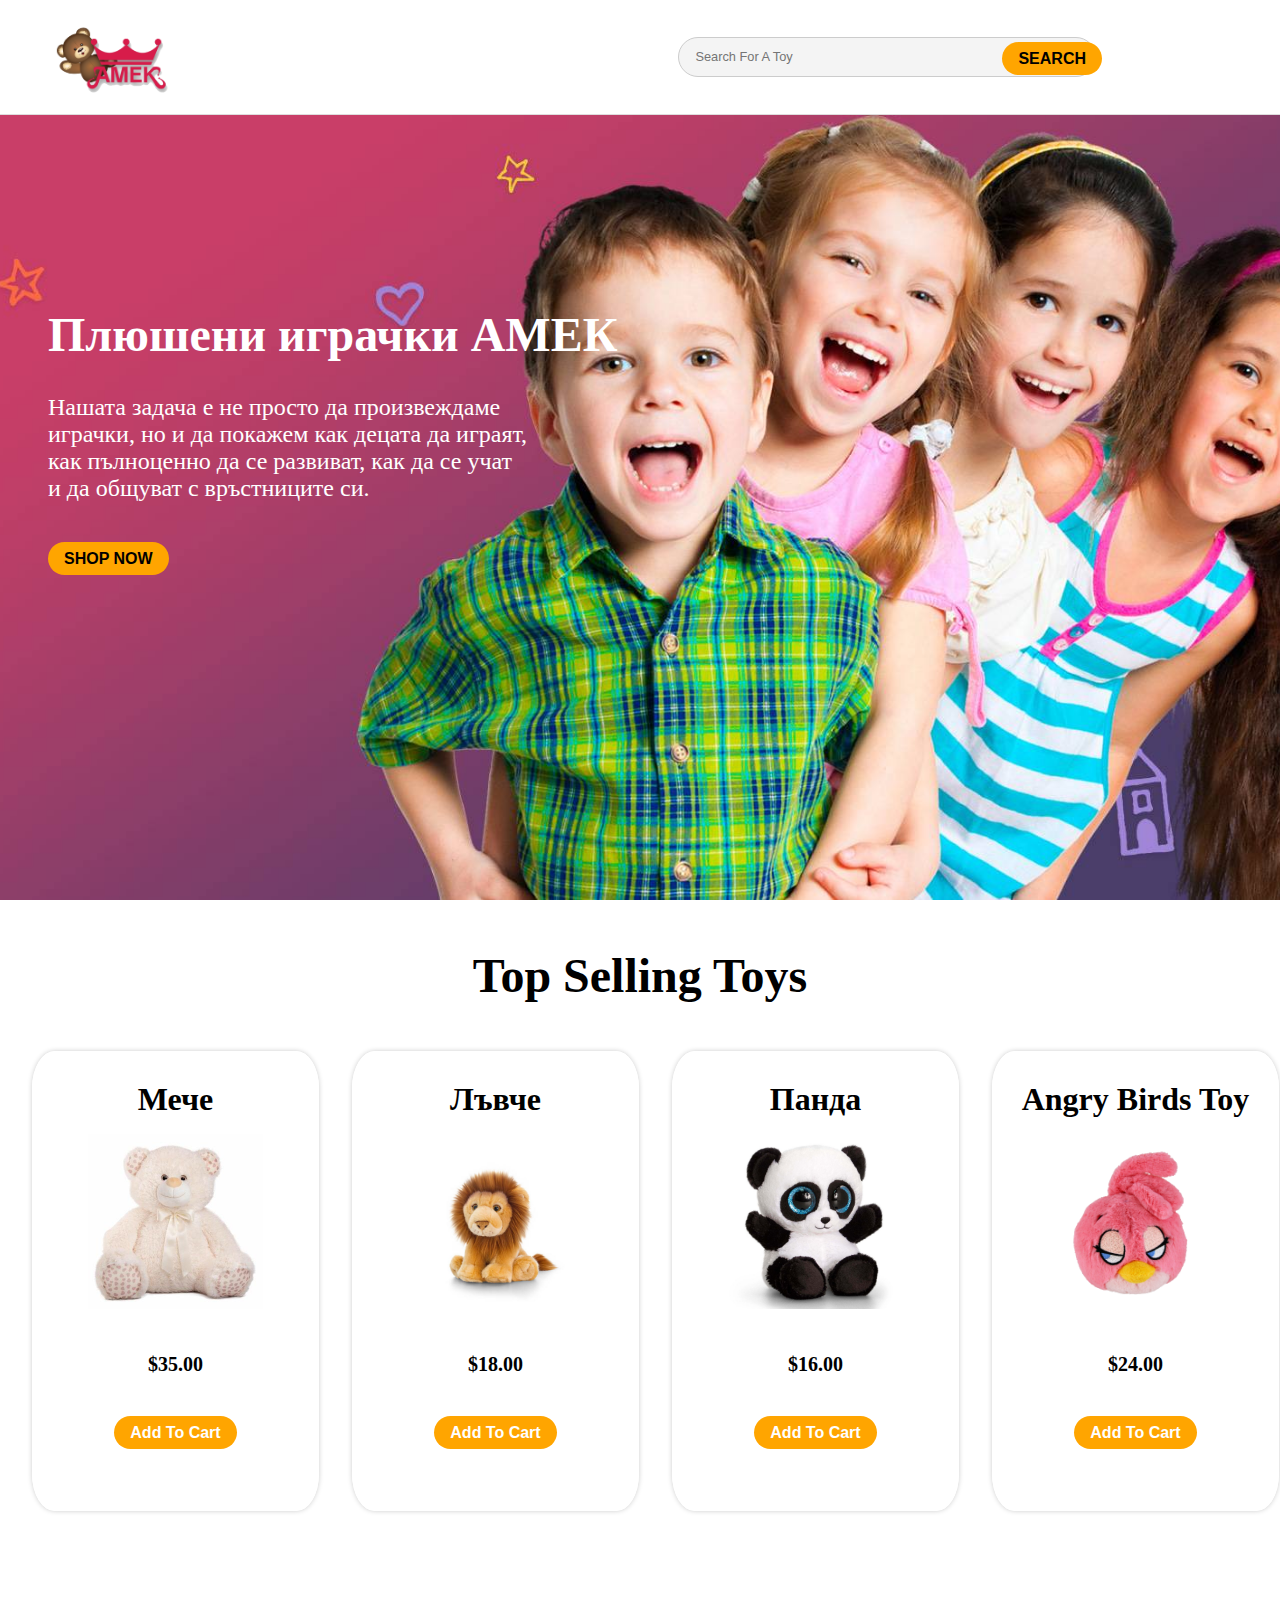
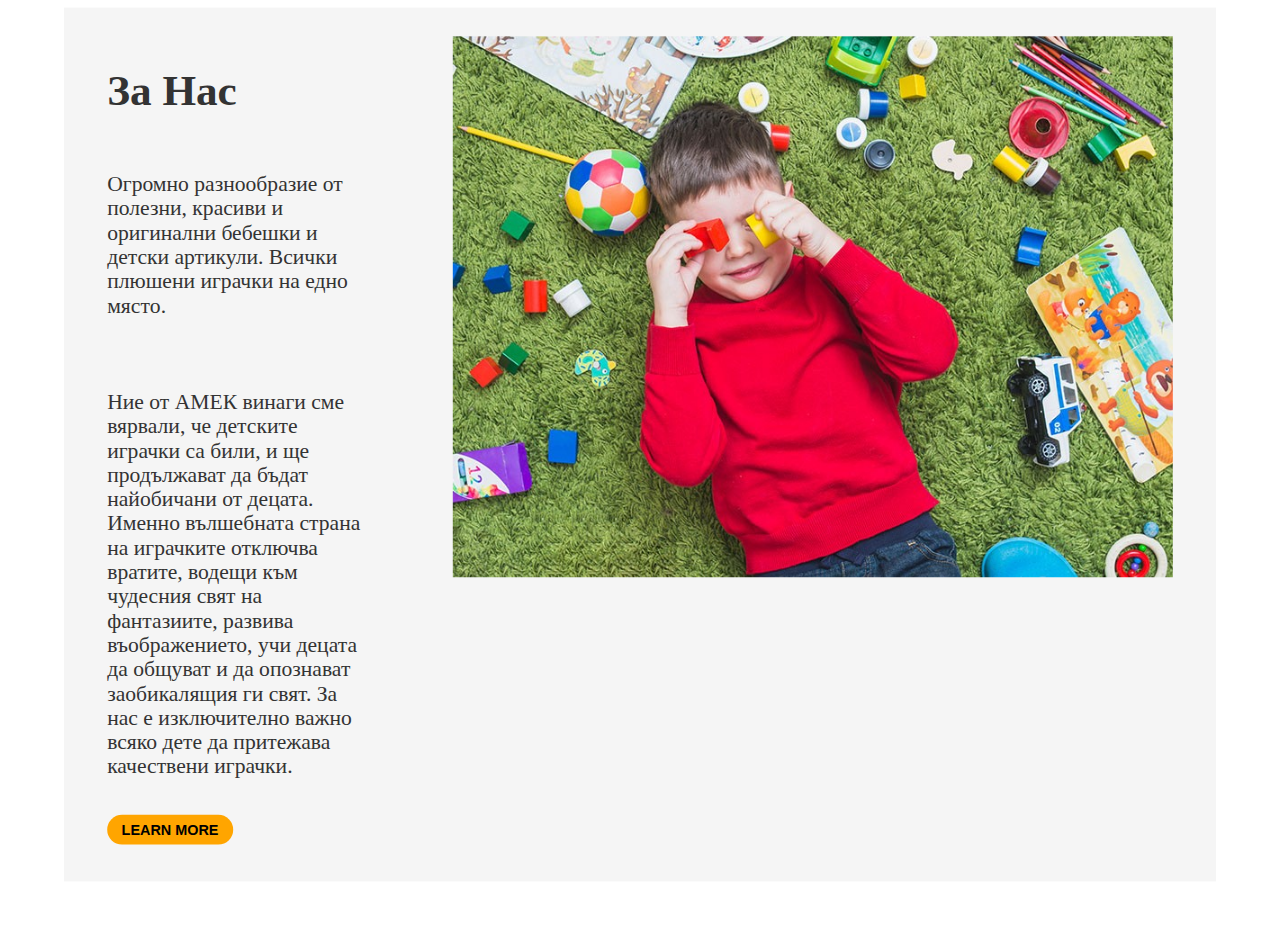
==== index.html @ b2b1ca4f "'first'" ====
<!DOCTYPE html>
<html lang="en">
<head>
  <meta charset="UTF-8">
  <meta name="viewport" content="width=device-width, initial-scale=1.0">
  <title>AmekToys</title>
  <link rel="stylesheet" href="https://use.fontawesome.com/releases/v5.6.3/css/all.css" integrity="sha384-UHRtZLI+pbxtHCWp1t77Bi1L4ZtiqrqD80Kn4Z8NTSRyMA2Fd33n5dQ8lWUE00s/" crossorigin="anonymous">
  <link rel="preconnect" href="https://fonts.gstatic.com">
  <link href="https://fonts.googleapis.com/css2?family=Roboto&display=swap" rel="stylesheet">
  <link rel="stylesheet" href="./style.css">
</head>
<body>
  <div class="navbar">
    <img src="./AmekToys.png" alt="Our Logo" class="logo">
    <div>
      <input type="text" placeholder="Search For A Toy" autocomplete="off">
      <a href="#" class="btn hovp">Search</a>
    </div>
  </div>
  <div class="main">
    <div class="content">
      <h1 class="title">Плюшени играчки АМЕК</h1>
      <p>Нашата задача е не просто да произвеждаме играчки, но и да покажем как децата да играят, как пълноценно да се развиват, как да се учат и да общуват с връстниците си.</p>
      <a href="#" class="btn hovw">Shop Now</a>
    </div>
  </div>
  <div class="toys">
    <h1 class="title">Top Selling Toys</h1>
    <div>
      <div class="card">
        <h1>Мече</h1>
        <img src="./p1.jpg" alt="me4e">
        <div class="stars">
          <i class="fas fa-star"></i><i class="fas fa-star"></i><i class="fas fa-star"></i><i class="fas fa-star"></i><i class="fas fa-star"></i>
        </div>
        <div>$35.00</div>
        <a href="#" class="btn hovp"><i class="fas fa-shopping-cart"></i> Add To Cart</a>
        <!-- <div class="wave"></div> -->
      </div>
      <div class="card">
        <h1>Лъвче</h1>
        <img src="./p3.jpg" alt="me4e">
        <div class="stars">
          <i class="fas fa-star"></i><i class="fas fa-star"></i><i class="fas fa-star"></i><i class="fas fa-star"></i><i class="fas fa-star"></i>
        </div>
        <div>$18.00</div>
        <a href="#" class="btn hovp"><i class="fas fa-shopping-cart"></i> Add To Cart</a>
        <!-- <div class="wave"></div> -->
      </div>
      <div class="card">
        <h1>Панда</h1>
        <img src="./p5.jpeg" alt="me4e">
        <div class="stars">
          <i class="fas fa-star"></i><i class="fas fa-star"></i><i class="fas fa-star"></i><i class="fas fa-star"></i><i class="fas fa-star"></i>
        </div>
        <div>$16.00</div>
        <a href="#" class="btn hovp"><i class="fas fa-shopping-cart"></i> Add To Cart</a>
        <!-- <div class="wave"></div> -->
      </div>
      <div class="card">
        <h1>Angry Birds Toy</h1>
        <img src="./p2.png" alt="me4e">
        <div class="stars">
          <i class="fas fa-star"></i><i class="fas fa-star"></i><i class="fas fa-star"></i><i class="fas fa-star"></i><i class="fas fa-star"></i>
        </div>
        <div>$24.00</div>
        <a href="#" class="btn hovp"><i class="fas fa-shopping-cart"></i> Add To Cart</a>
        <!-- <div class="wave"></div> -->
      </div>
    </div>
  </div>
  <div class="about">
      <div class="content c2">
        <h1 class="title">За Нас</h1>
        <p>Огромно разнообразие от полезни, красиви и оригинални бебешки и детски артикули. Всички плюшени играчки на едно мястo.</p>
        <p>Ние от АМЕК винаги сме вярвали, че детските играчки са били, и ще продължават да бъдат найобичани от децата. Именно вълшебната страна на играчките отключва вратите, водещи към
          чудесния свят на фантазиите, развива въображението, учи децата да общуват и да опознават
          заобикалящия ги свят. За нас е изключително важно всяко дете да притежава качествени
          играчки.</p>
        <p>При нас ще откриете разнообразни плюшени приятели, подходящи за всяка възраст – от
          бебешки дрънкалки, латерни и аксесоари за количка, до плюшени мечета, кучета, патета,
          механизирани играчки, такива за Свети Валентин, Коледа и още много други, които безусловно
          ще донесат истинска радост и удоволствие на всяко дете, независимо дали то е още бебе или
          вече ученик.</p>
          <a href="#" class="btn hovp">Learn More</a>
      </div>
      <img id='kid' src="./blog_06.jpg" alt="A kid">
    </div>
  <script src="./script.js"></script>
</body>
</html>
---- style.css ----
*{
    margin: 0;
    padding: 0;
}
.navbar{
    display: flex;
    justify-content: space-between;
    align-items: center;
    padding: 1rem 0;
    padding-left: 3rem;
    padding-right: 5rem;
    border-bottom: 1px solid rgb(223, 221, 221);

}
.logo{
    width: 130px;
}
.navbar input{
    height: 37.6px;
    padding-left: 1rem;
    border-radius: 20px;
    outline: none;
    border: 1px #ccc solid;
    font-size: 0.8rem;
    width: 400px;
    background-color: #f4f4f4;
}
.btn{
    text-decoration: none;
    color: black;
    text-transform: uppercase;
    background-color: orange;
    padding: 0.5rem 1rem;
    font-size: 1rem;
    border-radius: 20px;
    font-family: 'Segoe UI', Tahoma, Geneva, Verdana, sans-serif;
    font-weight: 700;
    cursor: pointer;
    outline: none;
    transition: all 0.5s ease-in-out;
}
.navbar .btn{
    position: relative;
    left: -98px;
    top: 2.5px;
}
.hovp:hover{
    background-color: #ce1845;
    color: white;
}
.hovw:hover{
    background-color: white;
    color: #ce1845;
}
.main{
    background: url('./slide-01.jpg') no-repeat center;
    background-size: cover;
    height: calc(100vh - 115px);
}
.main .content{
    color: white;
    width: 50%;
    margin-left: 3rem;
    padding-top: 12rem;
}
.title{
    font-size: 3rem;
}
.content p{
    padding: 2rem 0;
    padding-bottom: 3rem;
    width: 75%;
    font-size: 1.5rem;
}
.about{
    padding: 2rem 3rem;
    color: #333;
    background-color:rgb(245, 245, 245);
    transform: scale(0.9);
    padding-bottom: 3rem;
}
.about .title{
    margin: 2rem 0;
}
.about{
    display: grid;
    grid-template-columns: 1fr 1fr;
}
.card img{
    width: 175px;
    padding: 1rem 0;
}
.toys > div{
    display: grid;
    grid-template-columns: 1fr 1fr 1fr 1fr;
}
.toys{
    text-align: center;
    margin: 3rem 0;
}
.toys .title{
    margin-bottom: 3rem;
}
.card{
    border: 6px solid white;
    box-shadow: 0px 0px 5px #ccc;
    width: 275px;
    height: 400px;
    margin-left: 2rem;
    border-radius: 8%;
    overflow: hidden;
    color: black;
    padding: 1.5rem 0;
    transition: all 0.5s ease-in-out;
    cursor: pointer;
    position: relative;
}
.card:hover{
    border: 6px solid orange;
}
.card .btn{
    background-color: orange;
    color: white;
    position: relative;
    top: 40px;
    width: 150px;
    transition: none;
    text-transform: none;
}
.card div{
    font-size: 1.25rem;
    font-weight: bold;
    padding: 0.5rem 0;
}
.card div i{
    color: orange;
}
.card .btn:hover{
    background-color: rgb(255, 179, 14);
}
.stars{
}
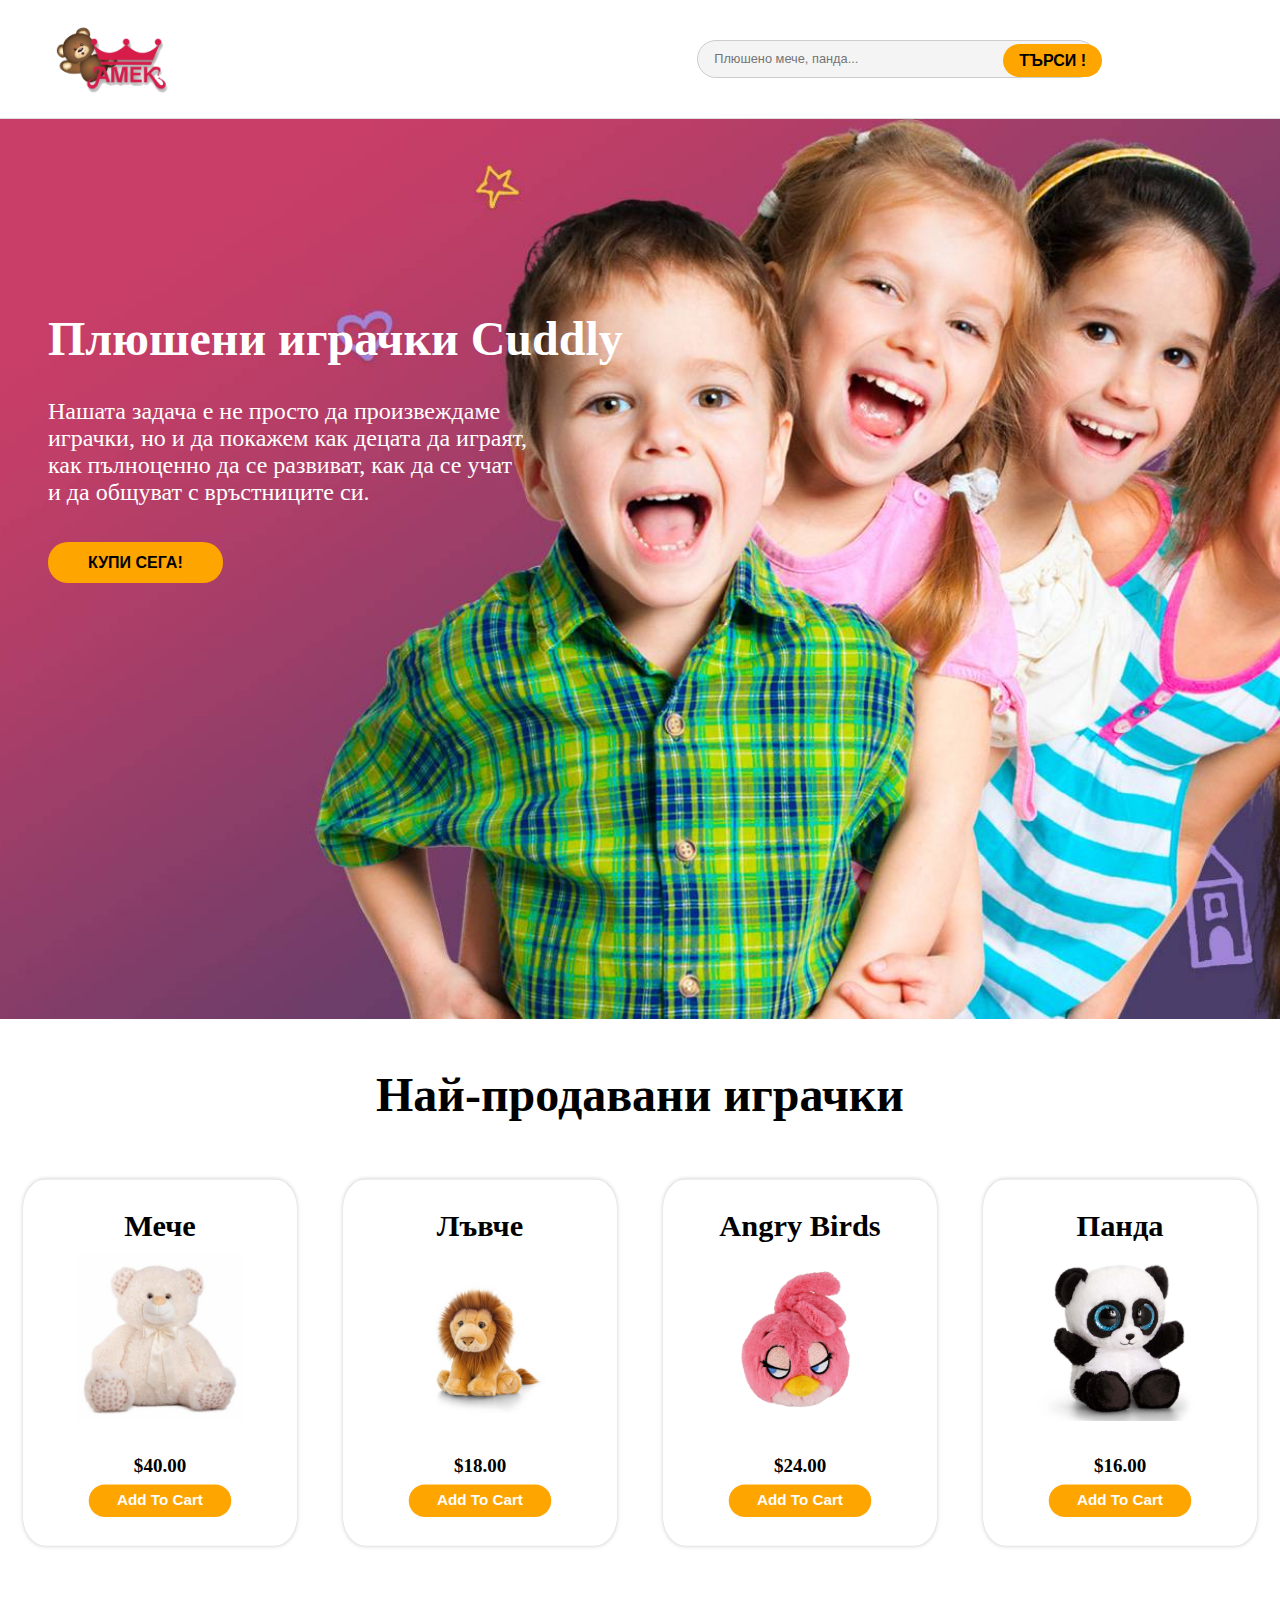
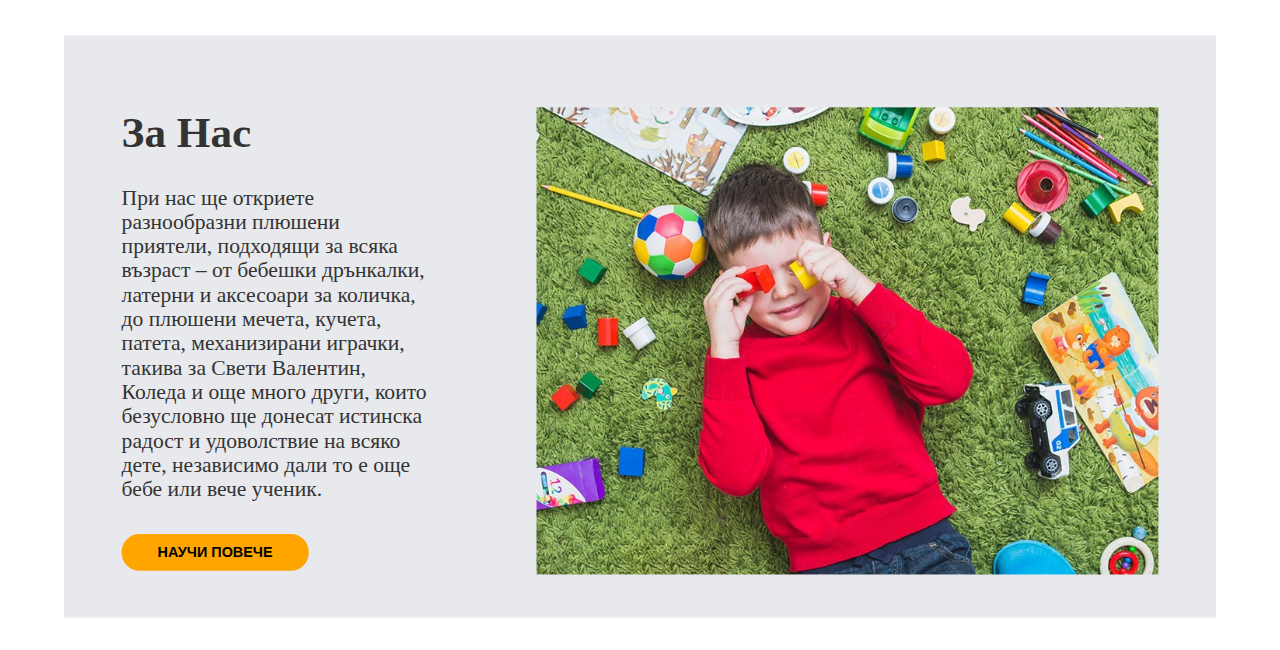
==== commit 6c8bb8f4: "'publish'" ====
--- a/index.html
+++ b/index.html
@@ -7,25 +7,27 @@
   <link rel="stylesheet" href="https://use.fontawesome.com/releases/v5.6.3/css/all.css" integrity="sha384-UHRtZLI+pbxtHCWp1t77Bi1L4ZtiqrqD80Kn4Z8NTSRyMA2Fd33n5dQ8lWUE00s/" crossorigin="anonymous">
   <link rel="preconnect" href="https://fonts.gstatic.com">
   <link href="https://fonts.googleapis.com/css2?family=Roboto&display=swap" rel="stylesheet">
+  
+  <link rel="icon" href="./AmekToys.png">
   <link rel="stylesheet" href="./style.css">
 </head>
 <body>
   <div class="navbar">
-    <img src="./AmekToys.png" alt="Our Logo" class="logo">
+    <a><img src="./AmekToys.png" alt="Our Logo" class="logo"></a>
     <div>
-      <input type="text" placeholder="Search For A Toy" autocomplete="off">
-      <a href="#" class="btn hovp">Search</a>
+      <input type="text" placeholder="Плюшено мече, панда..." autocomplete="off">
+      <a class="btn hovp">Търси !</a>
     </div>
   </div>
   <div class="main">
     <div class="content">
-      <h1 class="title">Плюшени играчки АМЕК</h1>
+      <h1 class="title">Плюшени играчки Cuddly</h1>
       <p>Нашата задача е не просто да произвеждаме играчки, но и да покажем как децата да играят, как пълноценно да се развиват, как да се учат и да общуват с връстниците си.</p>
-      <a href="#" class="btn hovw">Shop Now</a>
+      <a class="btn hovw">Купи сега!</a>
     </div>
   </div>
   <div class="toys">
-    <h1 class="title">Top Selling Toys</h1>
+    <h1 class="title">Най-продавани играчки</h1>
     <div>
       <div class="card">
         <h1>Мече</h1>
@@ -33,9 +35,8 @@
         <div class="stars">
           <i class="fas fa-star"></i><i class="fas fa-star"></i><i class="fas fa-star"></i><i class="fas fa-star"></i><i class="fas fa-star"></i>
         </div>
-        <div>$35.00</div>
-        <a href="#" class="btn hovp"><i class="fas fa-shopping-cart"></i> Add To Cart</a>
-        <!-- <div class="wave"></div> -->
+        <div>$40.00</div>
+        <a href='./toy1.html' class="btn hovp"><i class="fas fa-shopping-cart"></i> Add To Cart</a>
       </div>
       <div class="card">
         <h1>Лъвче</h1>
@@ -44,8 +45,16 @@
           <i class="fas fa-star"></i><i class="fas fa-star"></i><i class="fas fa-star"></i><i class="fas fa-star"></i><i class="fas fa-star"></i>
         </div>
         <div>$18.00</div>
-        <a href="#" class="btn hovp"><i class="fas fa-shopping-cart"></i> Add To Cart</a>
-        <!-- <div class="wave"></div> -->
+        <a class="btn hovp" href="./toy3.html"><i class="fas fa-shopping-cart"></i> Add To Cart</a>
+      </div>
+      <div class="card">
+        <h1>Angry Birds</h1>
+        <img src="./p2.png" alt="me4e">
+        <div class="stars">
+         </i><i class="fas fa-star"></i><i class="fas fa-star"></i><i class="fas fa-star"></i><i class="fas fa-star"></i>
+        </div>
+        <div>$24.00</div>
+        <a class="btn hovp" href="./toy2.html"><i class="fas fa-shopping-cart"></i> Add To Cart</a>
       </div>
       <div class="card">
         <h1>Панда</h1>
@@ -54,38 +63,22 @@
           <i class="fas fa-star"></i><i class="fas fa-star"></i><i class="fas fa-star"></i><i class="fas fa-star"></i><i class="fas fa-star"></i>
         </div>
         <div>$16.00</div>
-        <a href="#" class="btn hovp"><i class="fas fa-shopping-cart"></i> Add To Cart</a>
-        <!-- <div class="wave"></div> -->
+        <a class="btn hovp" href="./toy4.html"><i class="fas fa-shopping-cart"></i> Add To Cart</a>
       </div>
-      <div class="card">
-        <h1>Angry Birds Toy</h1>
-        <img src="./p2.png" alt="me4e">
-        <div class="stars">
-          <i class="fas fa-star"></i><i class="fas fa-star"></i><i class="fas fa-star"></i><i class="fas fa-star"></i><i class="fas fa-star"></i>
-        </div>
-        <div>$24.00</div>
-        <a href="#" class="btn hovp"><i class="fas fa-shopping-cart"></i> Add To Cart</a>
-        <!-- <div class="wave"></div> -->
-      </div>
+     
     </div>
   </div>
   <div class="about">
       <div class="content c2">
         <h1 class="title">За Нас</h1>
-        <p>Огромно разнообразие от полезни, красиви и оригинални бебешки и детски артикули. Всички плюшени играчки на едно мястo.</p>
-        <p>Ние от АМЕК винаги сме вярвали, че детските играчки са били, и ще продължават да бъдат найобичани от децата. Именно вълшебната страна на играчките отключва вратите, водещи към
-          чудесния свят на фантазиите, развива въображението, учи децата да общуват и да опознават
-          заобикалящия ги свят. За нас е изключително важно всяко дете да притежава качествени
-          играчки.</p>
         <p>При нас ще откриете разнообразни плюшени приятели, подходящи за всяка възраст – от
           бебешки дрънкалки, латерни и аксесоари за количка, до плюшени мечета, кучета, патета,
           механизирани играчки, такива за Свети Валентин, Коледа и още много други, които безусловно
           ще донесат истинска радост и удоволствие на всяко дете, независимо дали то е още бебе или
           вече ученик.</p>
-          <a href="#" class="btn hovp">Learn More</a>
+          <a class="btn hovp learn">Научи повече</a>
       </div>
       <img id='kid' src="./blog_06.jpg" alt="A kid">
     </div>
-  <script src="./script.js"></script>
 </body>
 </html>--- a/style.css
+++ b/style.css
@@ -1,7 +1,9 @@
 *{
     margin: 0;
     padding: 0;
+    box-sizing: border-box;
 }
+
 .navbar{
     display: flex;
     justify-content: space-between;
@@ -39,6 +41,9 @@
     outline: none;
     transition: all 0.5s ease-in-out;
 }
+.main .btn, .about .btn {
+    padding: 0.75rem 2.5rem;
+}
 .navbar .btn{
     position: relative;
     left: -98px;
@@ -55,7 +60,7 @@
 .main{
     background: url('./slide-01.jpg') no-repeat center;
     background-size: cover;
-    height: calc(100vh - 115px);
+    height: 100vh;
 }
 .main .content{
     color: white;
@@ -66,6 +71,9 @@
 .title{
     font-size: 3rem;
 }
+.about .content {
+    flex: 1;
+}
 .content p{
     padding: 2rem 0;
     padding-bottom: 3rem;
@@ -73,22 +81,24 @@
     font-size: 1.5rem;
 }
 .about{
-    padding: 2rem 3rem;
+    padding: 3rem 4rem;
     color: #333;
-    background-color:rgb(245, 245, 245);
+    align-items: flex-start;
+    display: flex;
+    background-color:#e8e9ed;
     transform: scale(0.9);
-    padding-bottom: 3rem;
 }
 .about .title{
-    margin: 2rem 0;
+    margin-top: 2rem;
 }
-.about{
-    display: grid;
-    grid-template-columns: 1fr 1fr;
+.about img {
+    margin-top: 2rem;
+    object-fit: contain;
+    width: 60%;
 }
 .card img{
     width: 175px;
-    padding: 1rem 0;
+    padding: 0.75rem 0;
 }
 .toys > div{
     display: grid;
@@ -102,15 +112,18 @@
     margin-bottom: 3rem;
 }
 .card{
+    display: flex;
+    flex-direction: column;
+    align-items: center;
     border: 6px solid white;
     box-shadow: 0px 0px 5px #ccc;
-    width: 275px;
-    height: 400px;
-    margin-left: 2rem;
+    margin-left: 1rem;
+    margin-right: 1rem;
     border-radius: 8%;
     overflow: hidden;
     color: black;
     padding: 1.5rem 0;
+    transform: scale(0.95);
     transition: all 0.5s ease-in-out;
     cursor: pointer;
     position: relative;
@@ -121,7 +134,6 @@
 .card .btn{
     background-color: orange;
     color: white;
-    position: relative;
     top: 40px;
     width: 150px;
     transition: none;
@@ -137,6 +149,4 @@
 }
 .card .btn:hover{
     background-color: rgb(255, 179, 14);
-}
-.stars{
 }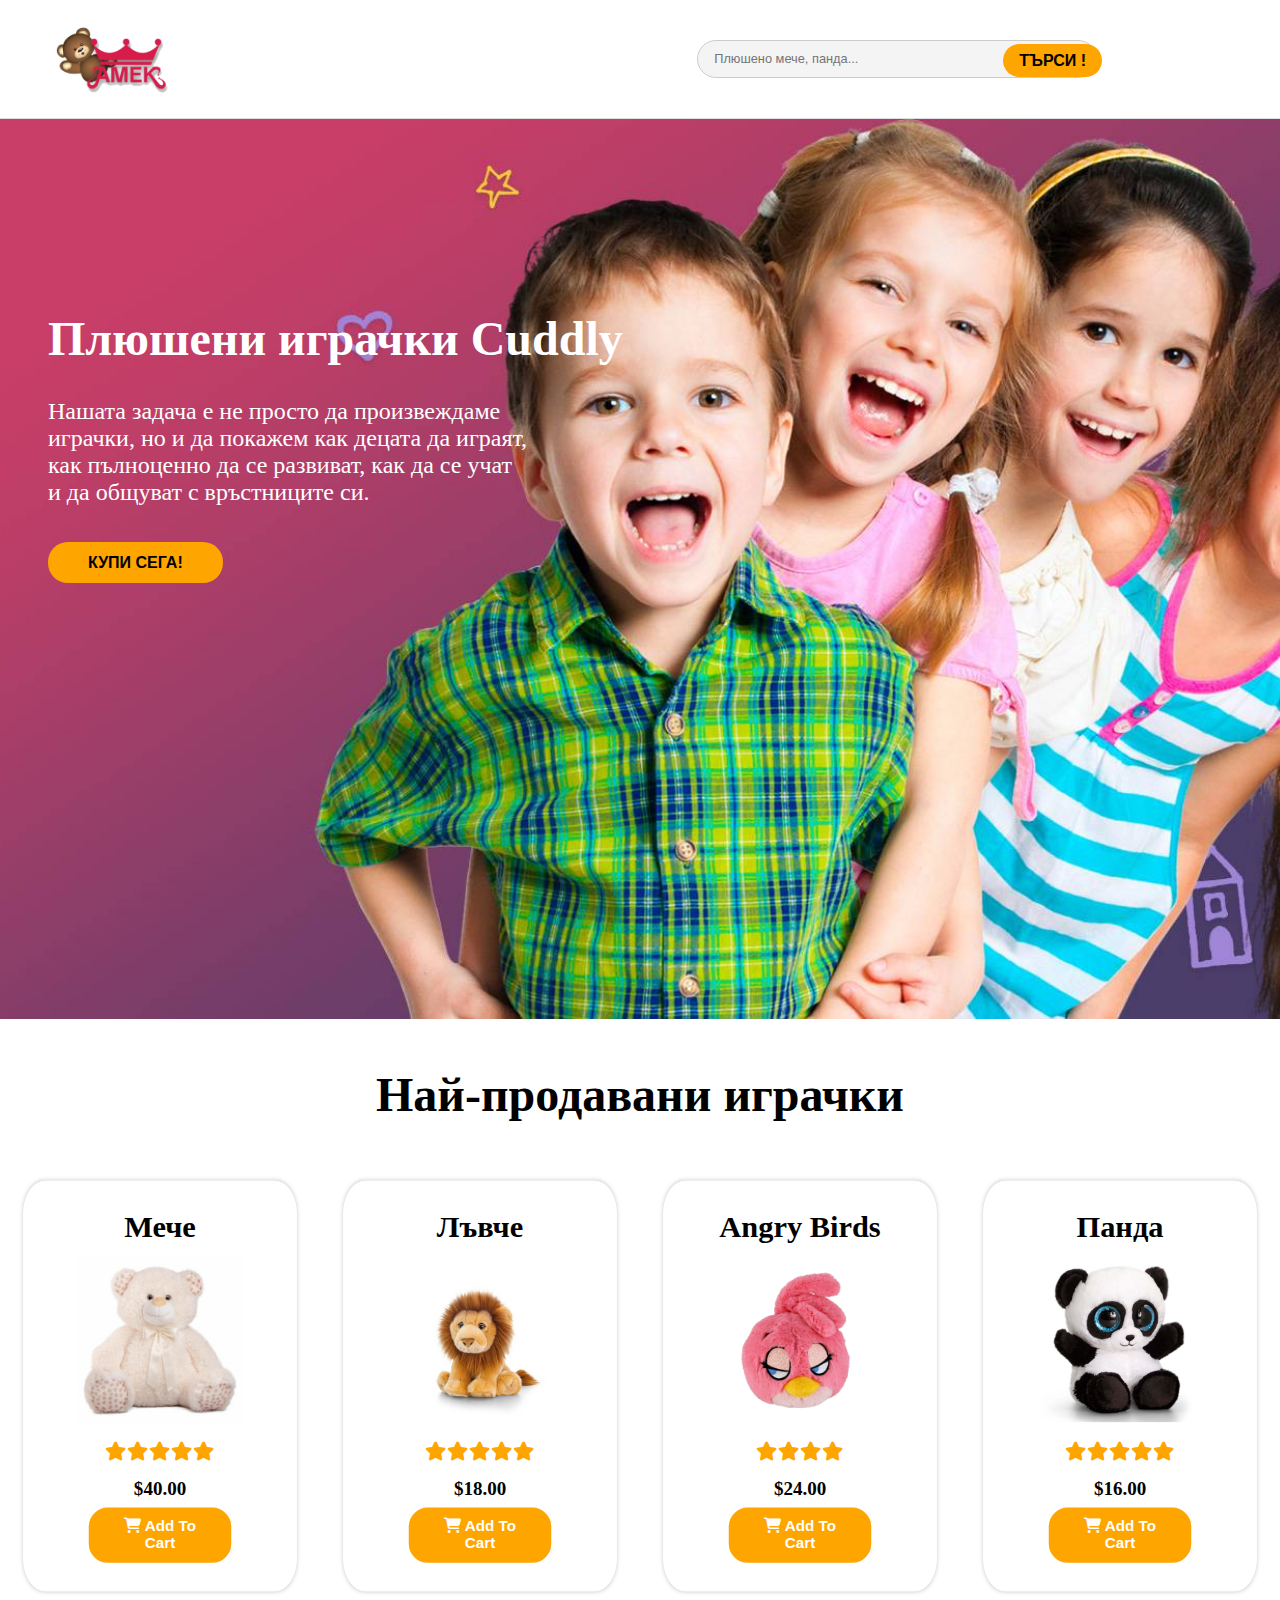
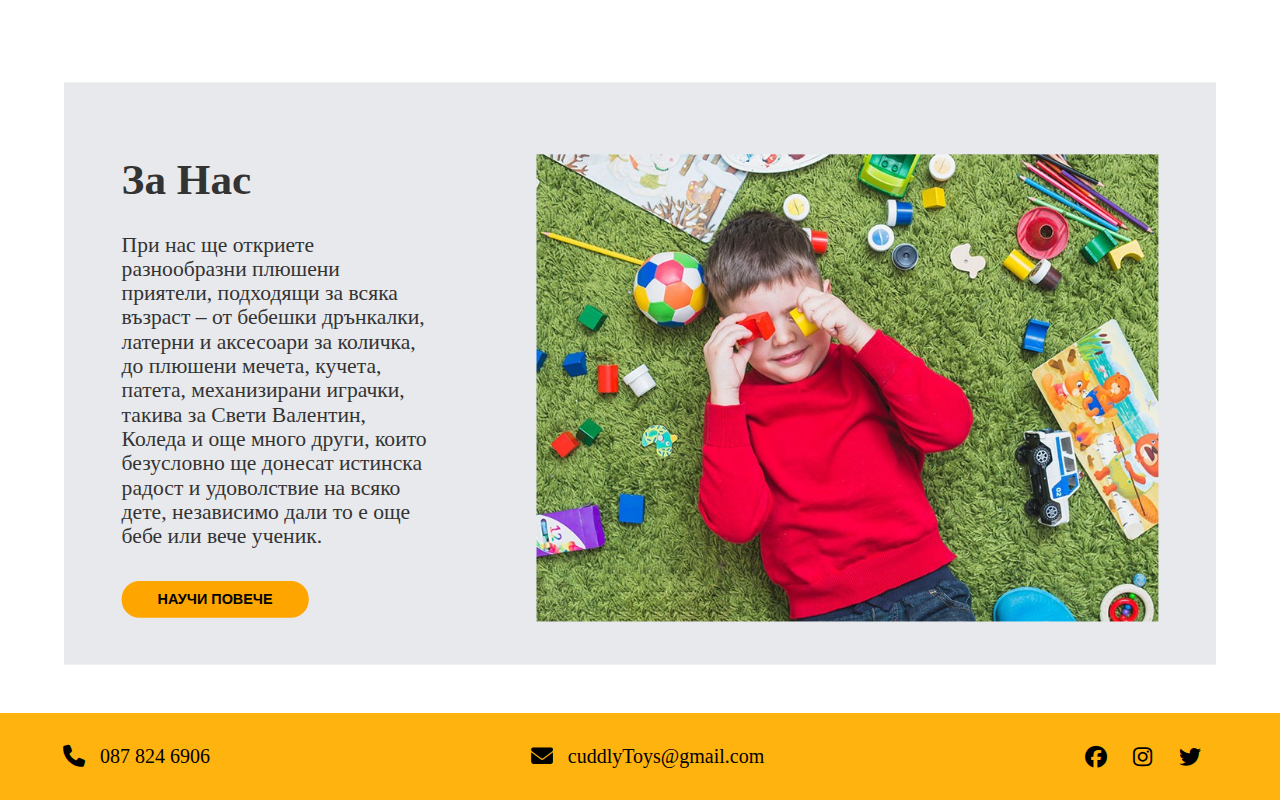
==== commit 55749820: "footer" ====
--- a/index.html
+++ b/index.html
@@ -7,7 +7,7 @@
   <link rel="stylesheet" href="https://use.fontawesome.com/releases/v5.6.3/css/all.css" integrity="sha384-UHRtZLI+pbxtHCWp1t77Bi1L4ZtiqrqD80Kn4Z8NTSRyMA2Fd33n5dQ8lWUE00s/" crossorigin="anonymous">
   <link rel="preconnect" href="https://fonts.gstatic.com">
   <link href="https://fonts.googleapis.com/css2?family=Roboto&display=swap" rel="stylesheet">
-  
+  <link rel="stylesheet" href="https://cdnjs.cloudflare.com/ajax/libs/font-awesome/6.5.1/css/all.min.css">
   <link rel="icon" href="./AmekToys.png">
   <link rel="stylesheet" href="./style.css">
 </head>
@@ -16,69 +16,98 @@
     <a><img src="./AmekToys.png" alt="Our Logo" class="logo"></a>
     <div>
       <input type="text" placeholder="Плюшено мече, панда..." autocomplete="off">
-      <a class="btn hovp">Търси !</a>
+      <a class="btn hovp" href="#products">Търси !</a>
     </div>
   </div>
   <div class="main">
     <div class="content">
       <h1 class="title">Плюшени играчки Cuddly</h1>
       <p>Нашата задача е не просто да произвеждаме играчки, но и да покажем как децата да играят, как пълноценно да се развиват, как да се учат и да общуват с връстниците си.</p>
-      <a class="btn hovw">Купи сега!</a>
+      <a class="btn hovw" href="#products">Купи сега!</a>
     </div>
   </div>
   <div class="toys">
     <h1 class="title">Най-продавани играчки</h1>
-    <div>
-      <div class="card">
+    <div id="products">
+      <a  href='./toy1.html' class="card">
         <h1>Мече</h1>
         <img src="./p1.jpg" alt="me4e">
         <div class="stars">
           <i class="fas fa-star"></i><i class="fas fa-star"></i><i class="fas fa-star"></i><i class="fas fa-star"></i><i class="fas fa-star"></i>
         </div>
         <div>$40.00</div>
-        <a href='./toy1.html' class="btn hovp"><i class="fas fa-shopping-cart"></i> Add To Cart</a>
-      </div>
-      <div class="card">
+        <button class="btn hovp"><i class="fas fa-shopping-cart"></i> Add To Cart</button>
+      </a>
+      <a class="card" href="./toy3.html">
         <h1>Лъвче</h1>
         <img src="./p3.jpg" alt="me4e">
         <div class="stars">
           <i class="fas fa-star"></i><i class="fas fa-star"></i><i class="fas fa-star"></i><i class="fas fa-star"></i><i class="fas fa-star"></i>
         </div>
         <div>$18.00</div>
-        <a class="btn hovp" href="./toy3.html"><i class="fas fa-shopping-cart"></i> Add To Cart</a>
-      </div>
-      <div class="card">
+        <button class="btn hovp" ><i class="fas fa-shopping-cart"></i> Add To Cart</button>
+      </a>
+      <a class="card" href="./toy2.html">
         <h1>Angry Birds</h1>
         <img src="./p2.png" alt="me4e">
         <div class="stars">
          </i><i class="fas fa-star"></i><i class="fas fa-star"></i><i class="fas fa-star"></i><i class="fas fa-star"></i>
         </div>
         <div>$24.00</div>
-        <a class="btn hovp" href="./toy2.html"><i class="fas fa-shopping-cart"></i> Add To Cart</a>
-      </div>
-      <div class="card">
+        <button class="btn hovp" ><i class="fas fa-shopping-cart"></i> Add To Cart</button>
+      </a>
+      <a class="card"  href="./toy4.html">
         <h1>Панда</h1>
         <img src="./p5.jpeg" alt="me4e">
         <div class="stars">
           <i class="fas fa-star"></i><i class="fas fa-star"></i><i class="fas fa-star"></i><i class="fas fa-star"></i><i class="fas fa-star"></i>
         </div>
         <div>$16.00</div>
-        <a class="btn hovp" href="./toy4.html"><i class="fas fa-shopping-cart"></i> Add To Cart</a>
-      </div>
+        <button class="btn hovp"><i class="fas fa-shopping-cart"></i> Add To Cart</button>
+      </a>
      
     </div>
   </div>
   <div class="about">
       <div class="content c2">
         <h1 class="title">За Нас</h1>
-        <p>При нас ще откриете разнообразни плюшени приятели, подходящи за всяка възраст – от
+        <p id="text">При нас ще откриете разнообразни плюшени приятели, подходящи за всяка възраст – от
           бебешки дрънкалки, латерни и аксесоари за количка, до плюшени мечета, кучета, патета,
           механизирани играчки, такива за Свети Валентин, Коледа и още много други, които безусловно
           ще донесат истинска радост и удоволствие на всяко дете, независимо дали то е още бебе или
           вече ученик.</p>
-          <a class="btn hovp learn">Научи повече</a>
+          <a class="btn hovp learn" id="learn" onclick="learnMore()">Научи повече</a>
       </div>
       <img id='kid' src="./blog_06.jpg" alt="A kid">
     </div>
+    <div class="footer">
+      <p><i class="fa-solid fa-phone"></i>087 824 6906</p>
+      <p><i class="fa-solid fa-envelope"></i>cuddlyToys@gmail.com</p>
+      <p class="social"><i class="fa-brands fa-facebook"></i><i class="fa-brands fa-instagram"></i><i class="fa-brands fa-twitter"></i></p>
+    </div>
+    <script>
+      function learnMore() {
+        if(document.querySelector('#kid').style.display == 'block' || document.querySelector('#kid').style.display == '') {
+          document.querySelector('#learn').innerHTML = 'Learn Less'
+          document.querySelector('#kid').style.display = 'none';
+          document.querySelector('#text').style.width = '100%'
+          document.querySelector('#text').innerHTML = `
+Добре дошли в магазин за играчки Cuddly - мястото, където се сблъскват магията и въображението! Ние сме тук, за да направим всеки момент от детството на вашето дете незабравим. Нашата широка гама от плюшени приятели предлага нещо за всеки възраст и повод.
+При нас ще откриете разнообразни плюшени приятели, подходящи за всяка възраст – от бебешки дрънкалки, латерни и аксесоари за количка, до плюшени мечета, кучета, патета,
+механизирани играчки, такива за Свети Валентин, Коледа и още много други, които безусловно
+ще донесат истинска радост и удоволствие на всяко дете, независимо дали то е още бебе или
+вече ученик. През последните 20 години, с гордост и страст, ние в Cuddly сме създали хиляди уникални играчки, които станаха част от специалните моменти в живота на много деца. `
+        } else {
+          document.querySelector('#text').style.width = '70%';
+          document.querySelector('#text').innerHTML = `При нас ще откриете разнообразни плюшени приятели, подходящи за всяка възраст – от
+          бебешки дрънкалки, латерни и аксесоари за количка, до плюшени мечета, кучета, патета,
+          механизирани играчки, такива за Свети Валентин, Коледа и още много други, които безусловно
+          ще донесат истинска радост и удоволствие на всяко дете, независимо дали то е още бебе или
+          вече ученик.`;
+          document.querySelector('#learn').innerHTML = 'Learn More'
+          document.querySelector('#kid').style.display = 'block';
+        }
+      }
+    </script>
 </body>
 </html>--- a/style.css
+++ b/style.css
@@ -2,6 +2,9 @@
     margin: 0;
     padding: 0;
     box-sizing: border-box;
+}
+html {
+    scroll-behavior: smooth;
 }
 
 .navbar{
@@ -26,6 +29,34 @@
     font-size: 0.8rem;
     width: 400px;
     background-color: #f4f4f4;
+}
+.footer {
+    margin-top: 1rem;
+    background-color: rgb(255, 179, 14);
+    display: flex;
+    align-items: center;
+    padding: 2rem 4rem;
+    text-align: center;
+    font-size: 1.25rem;
+    justify-content: space-between;
+}
+.footer p i {
+    margin-right: 1rem;
+}
+.social i:hover {
+    transform: scale(1.25);
+}
+.footer .social {
+    cursor: pointer;
+    display: flex;
+    align-items: center;
+    gap: 0.75rem;
+}
+.footer svg, .footer i {
+    transform: scale(1.1);
+}
+#kid {
+    display: block;
 }
 .btn{
     text-decoration: none;
@@ -112,6 +143,7 @@
     margin-bottom: 3rem;
 }
 .card{
+    text-decoration: none;
     display: flex;
     flex-direction: column;
     align-items: center;
@@ -138,6 +170,7 @@
     width: 150px;
     transition: none;
     text-transform: none;
+    border: 3px solid orange;
 }
 .card div{
     font-size: 1.25rem;
